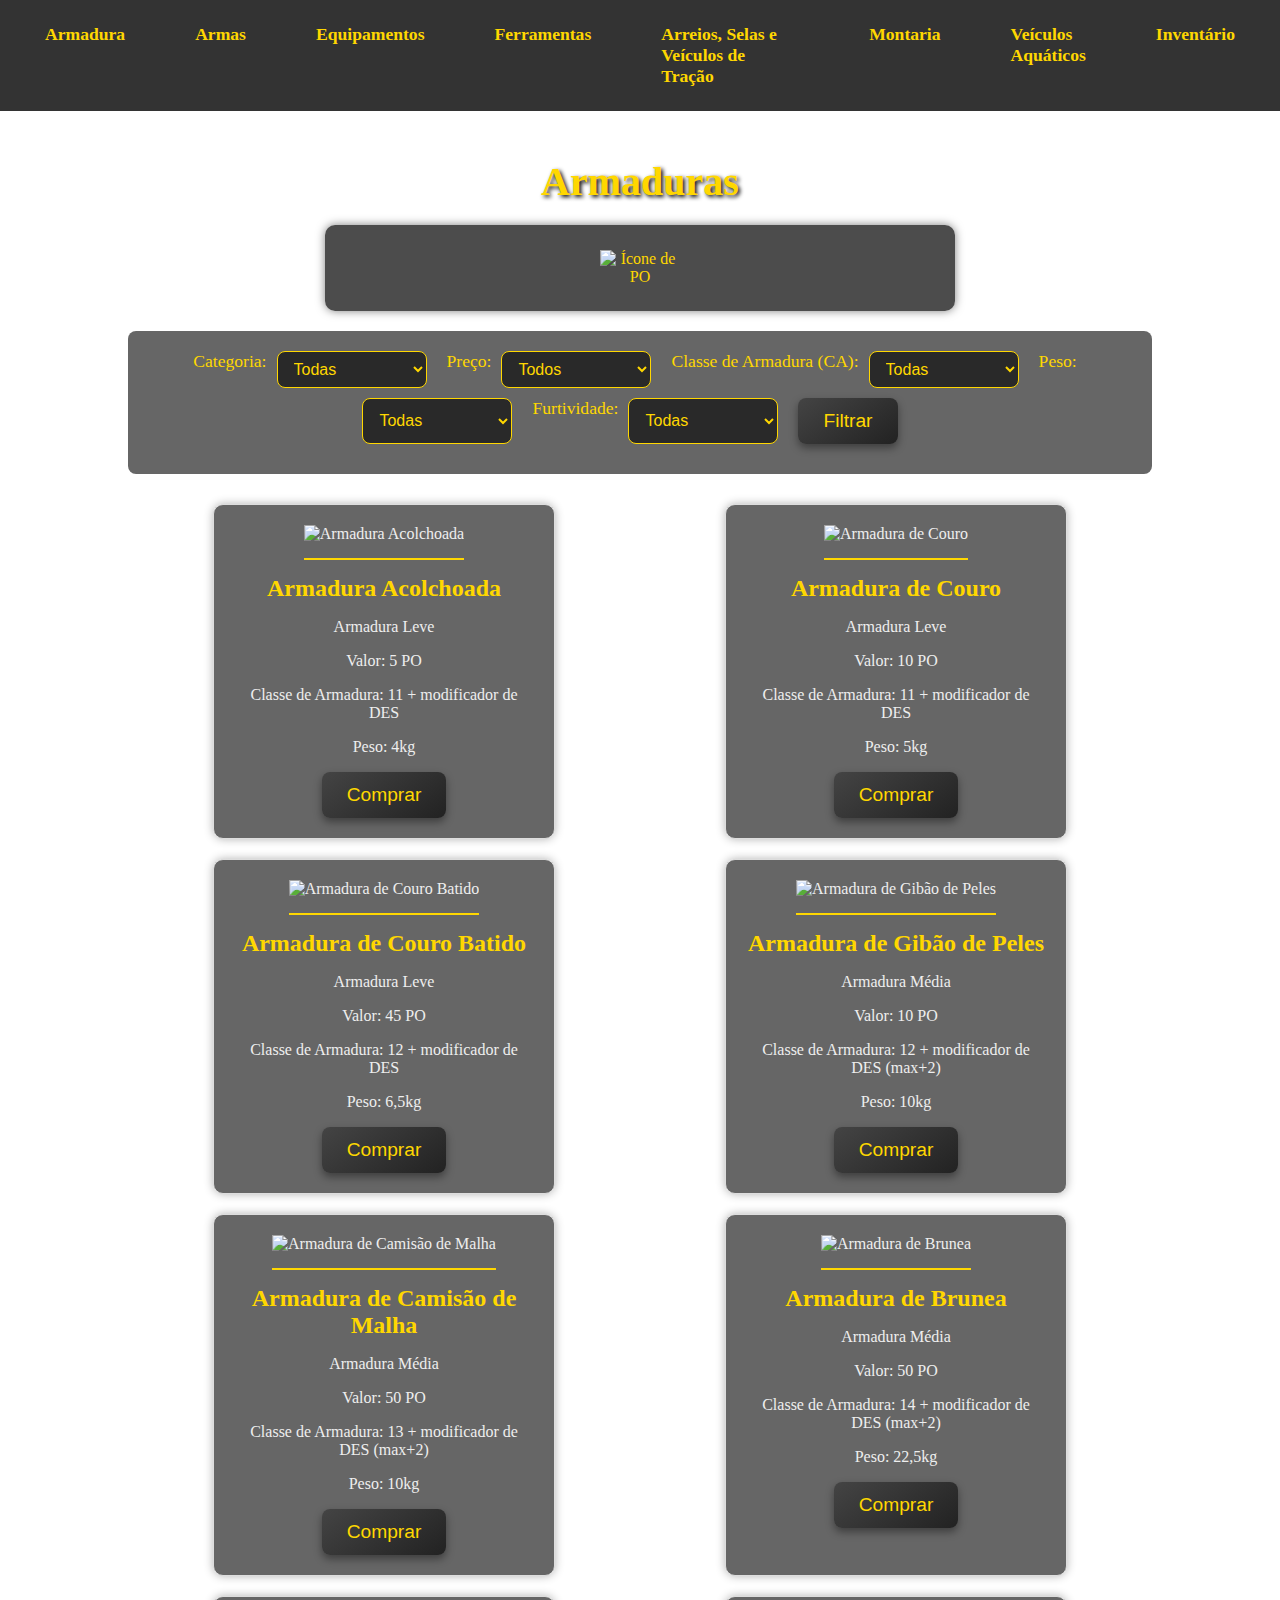
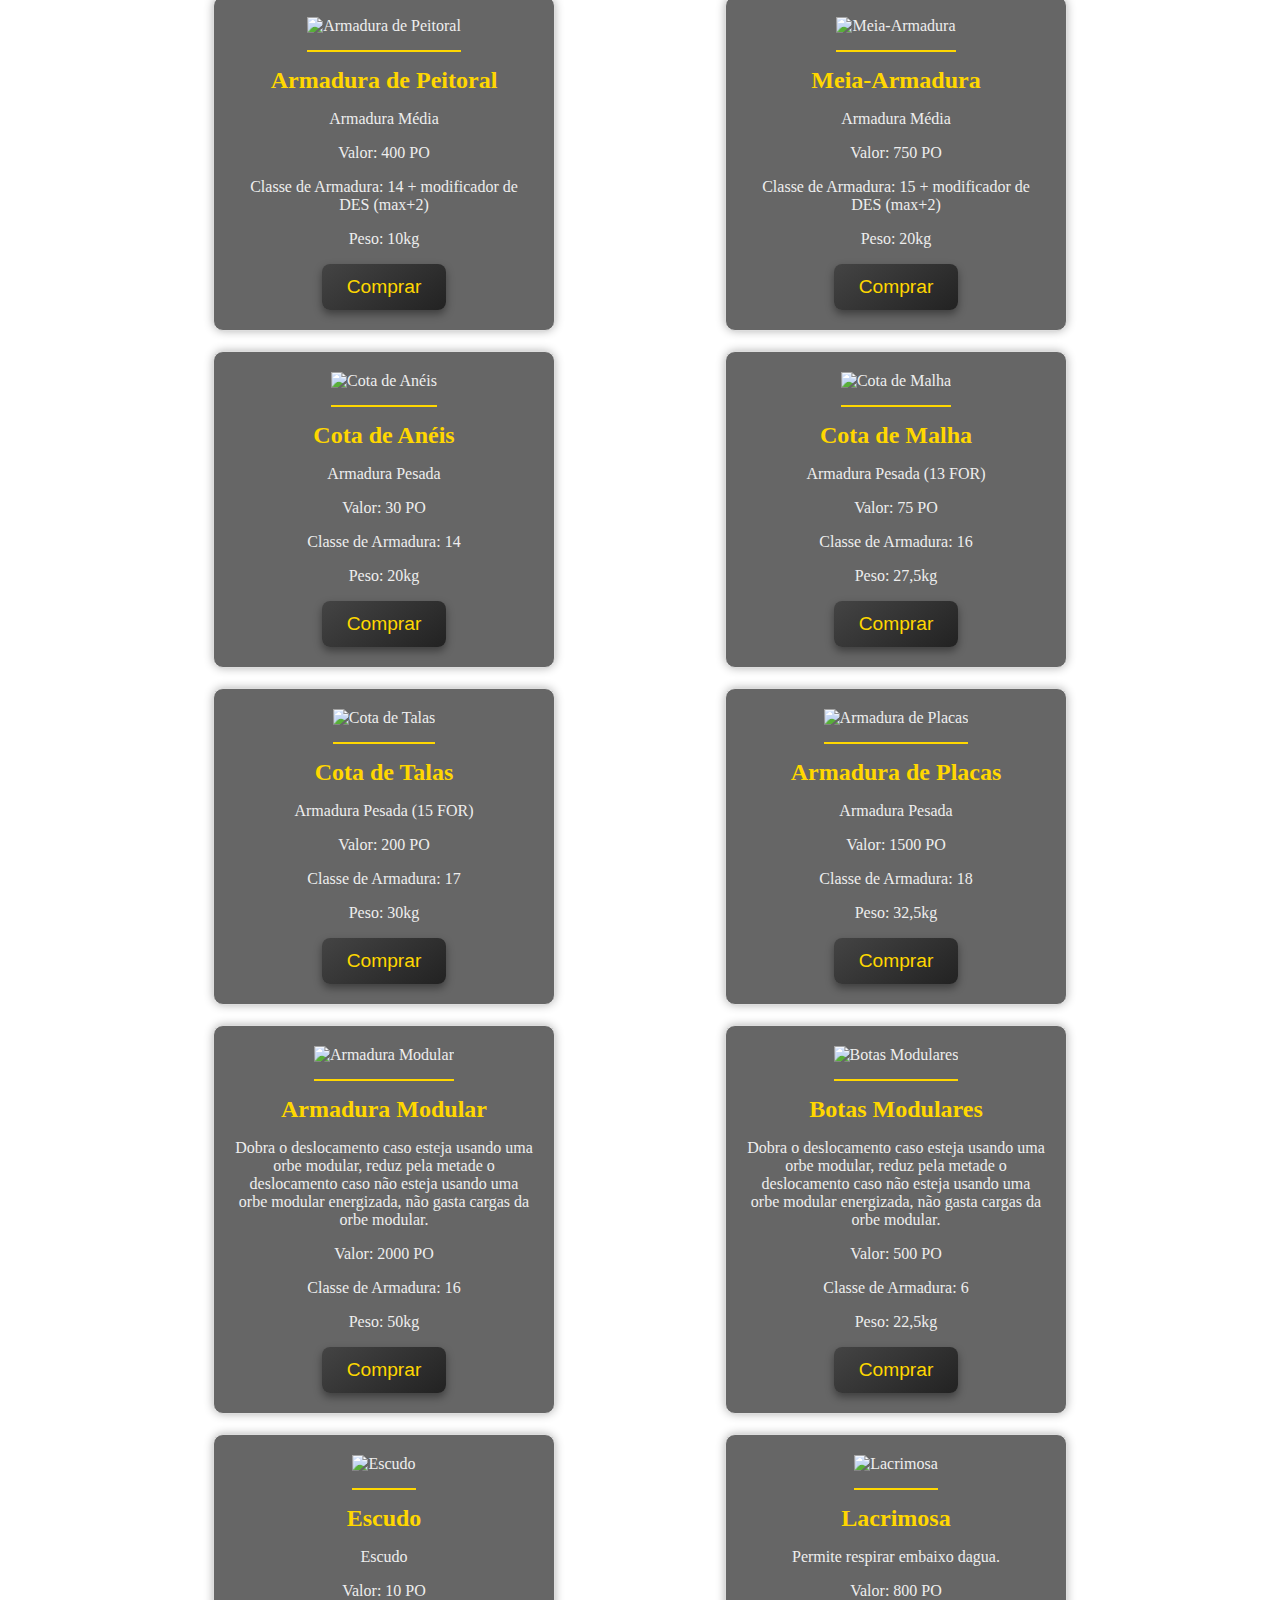
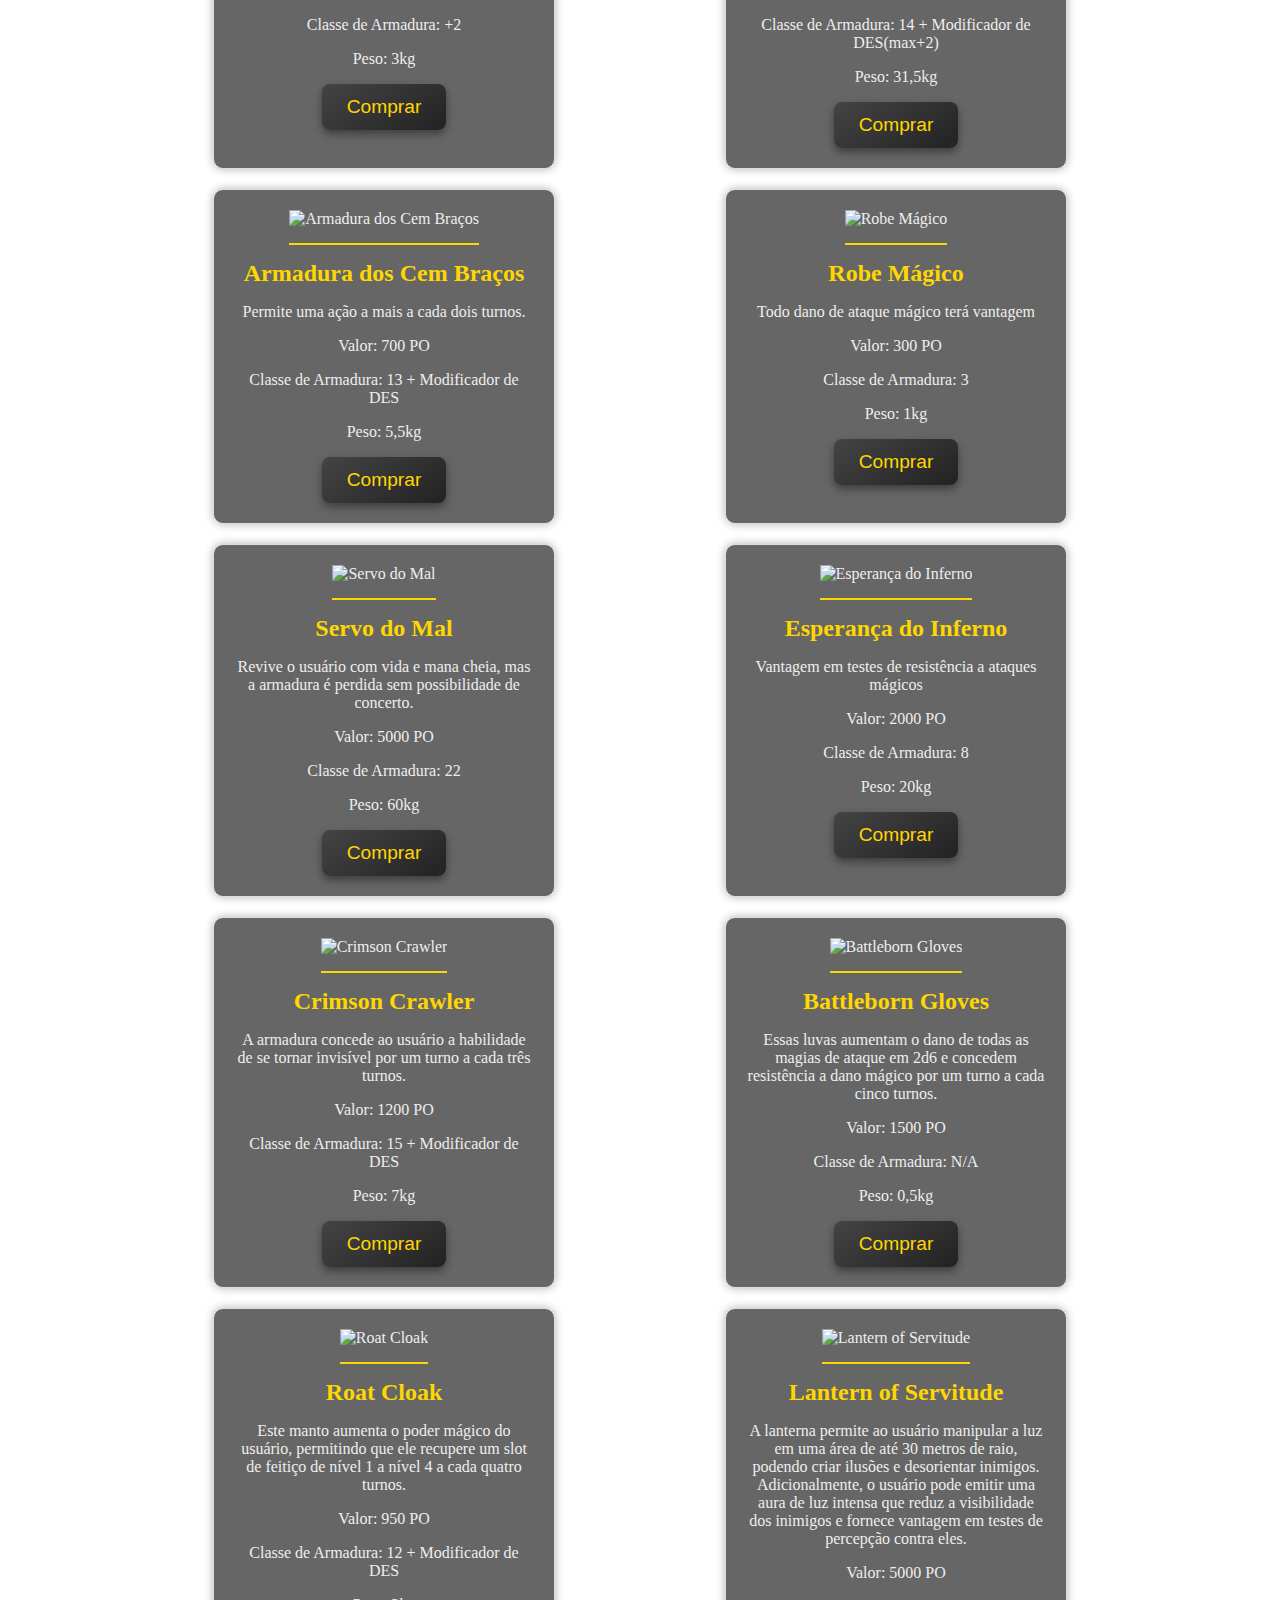
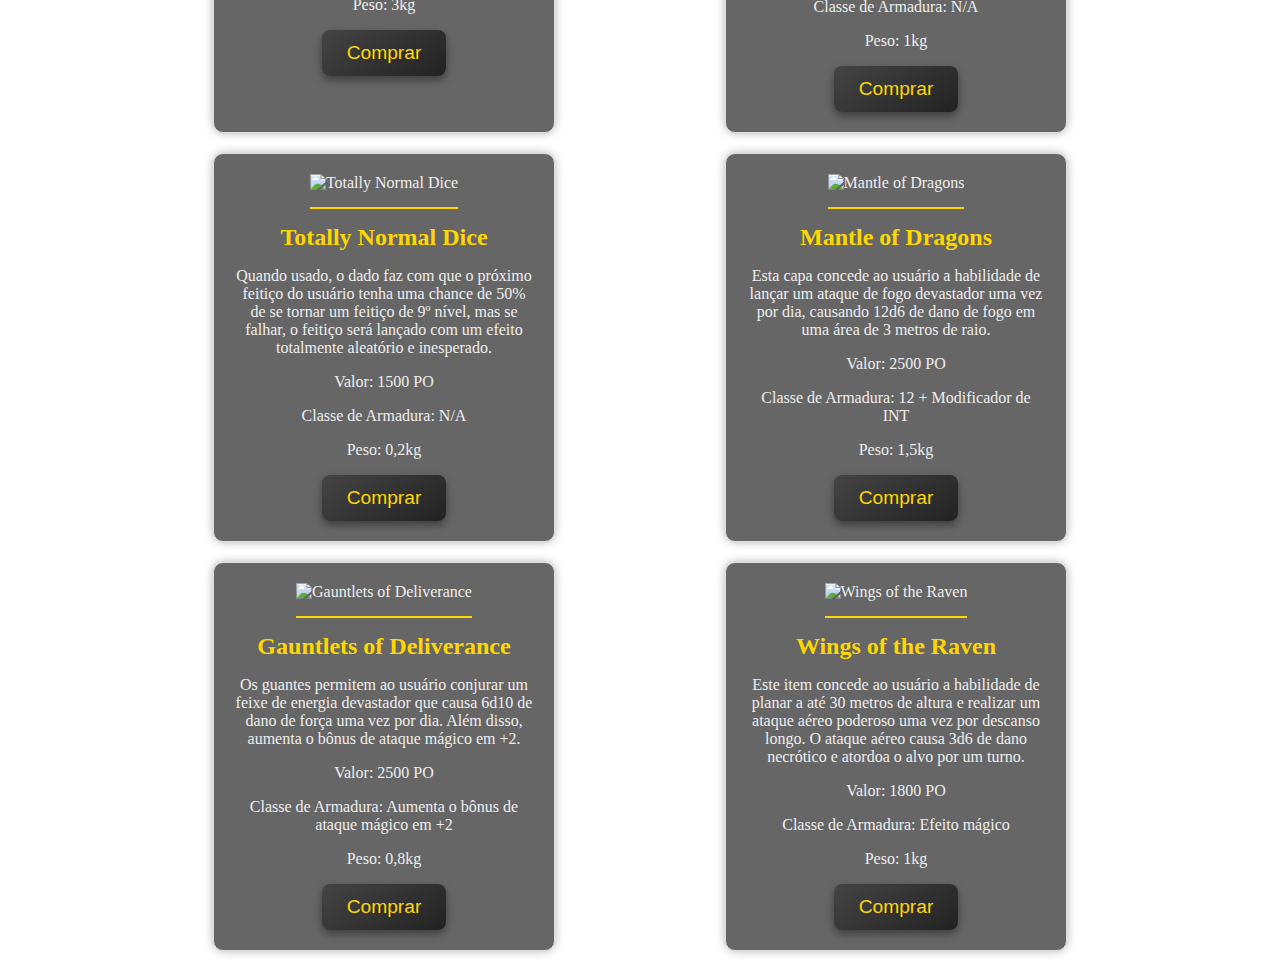
==== domi/index.html @ b67ee1b8 "Add files via upload" ====
<!DOCTYPE html>
<html lang="en">
<head>
    <meta charset="UTF-8">
    <meta name="viewport" content="width=device-width, initial-scale=1.0">
    <title>Armaduras</title>
    <link rel="stylesheet" href="styles.css">
</head>
<body>
    <nav class="navbar">
        <ul>
            <li><a href="index.html">Armadura</a></li>
            <li><a href="armas.html">Armas</a></li>
            <li><a href="equipamentos.html">Equipamentos</a></li>
            <li><a href="ferramentas.html">Ferramentas</a></li>
            <li><a href="arreios.html">Arreios, Selas e Veículos de Tração</a></li>
            <li><a href="montaria.html">Montaria</a></li>
            <li><a href="veiculosaquaticos.html">Veículos Aquáticos</a></li>
            <li><a href="inventory.html">Inventário</a></li>
        </ul>
    </nav>
    <div class="container">
        <h1>Armaduras</h1>
        <div class="po-section">
            <h2 id="user-info"></h2>
            <img src="images/po_icon.png" alt="Ícone de PO">
        </div>
        <p id="user-info"></p>
        <form id="filter-form" class="filter-form">
            <label for="category">Categoria:</label>
            <select id="category">
                <option value="all">Todas</option>
                <option value="categoria1">Armadura Leve</option>
                <option value="categoria2">Armadura Média</option>
                <option value="categoria3">Armadura Pesada</option>
            </select>

            <label for="price">Preço:</label>
            <select id="price">
                <option value="all">Todos</option>
                <option value="low">Menos de 100 Po</option>
                <option value="medium">100PO - 1000PO</option>
                <option value="high">Mais de 1000PO</option>
            </select>

            <label for="classe">Classe de Armadura (CA):</label>
            <select id="classe">
                <option value="all">Todas</option>
                <option value="9-">9-</option>
                <option value="10-13">10-13</option>
                <option value="14-18">14-18</option>
                <option value="19+">19+</option>
            </select>

            <label for="rating">Peso:</label>
            <select id="rating">
                <option value="all">Todas</option>
                <option value="1">-5kg</option>
                <option value="2">5kg-15kg</option>
                <option value="3">16KG+</option>
            </select>

            <label for="availability">Furtividade:</label>
            <select id="availability">
                <option value="all">Todas</option>
                <option value="desvantagem">Desvantagem</option>
                <option value="vantagem">Não Afeta</option>
            </select>

            <button type="button" onclick="filterProducts()">Filtrar</button>
        </form>
        <div id="product-list" class="product-list">
            <!-- Os produtos serão inseridos aqui pelo JavaScript -->
        </div>
        <div id="inventory-list" class="inventory-list">
            <!-- O inventário será inserido aqui pelo JavaScript -->
        </div>
    </div>
    <script>
        // Função para atualizar a quantidade de PO
        function updatePOAmount(amount) {
            document.getElementById('po-amount').textContent = amount;
        }
    
        // Exemplo de como você poderia definir o valor inicial de PO
        document.addEventListener('DOMContentLoaded', function() {
            const initialPO = 1000; // Exemplo: obter valor de uma fonte de dados
            updatePOAmount(initialPO);
        });
    </script>    
    <script src="script.js"></script>
</body>
</html>
---- domi/styles.css ----
body {
    font-family: Arial, sans-serif;
    background-color: #f5f5f5;
    margin: 0;
    padding: 0;
}

.container {
    width: 80%;
    margin: auto;
    overflow: hidden;
}

h1 {
    text-align: center;
    color: #333;
}

.product-list {
    display: flex;
    flex-wrap: wrap;
    justify-content: space-around;
    margin-top: 20px;
}

.product-item {
    background: #fff;
    border: 1px solid #ddd;
    border-radius: 5px;
    box-shadow: 0 0 10px rgba(0, 0, 0, 0.1);
    margin: 10px;
    padding: 20px;
    text-align: center;
    width: 300px;
}

.product-item img {
    max-width: 100%;
    border-bottom: 1px solid #ddd;
    margin-bottom: 15px;
    padding-bottom: 15px;
}

.product-item h2 {
    font-size: 1.5em;
    color: #333;
    margin: 0 0 10px;
}

.product-item p {
    color: #666;
    font-size: 1em;
}

.filter-form {
    display: flex;
    flex-wrap: wrap;
    justify-content: center;
    margin-bottom: 20px;
}

.filter-form label {
    margin-right: 10px;
}

.filter-form select, .filter-form button {
    margin-right: 20px;
    margin-bottom: 10px;
    padding: 5px 10px;
}

.navbar {
    background-color: #333;
    overflow: hidden;
}

.navbar ul {
    list-style-type: none;
    margin: 0;
    padding: 0;
    display: flex;
    justify-content: center;
}

.navbar ul li {
    margin: 0 15px;
}

.navbar ul li a {
    color: white;
    text-decoration: none;
    display: block;
    padding: 14px 20px;
}

.navbar ul li a:hover {
    background-color: #575757;
}

.inventory-item {
    border: 1px solid #ccc;
    padding: 10px;
    margin: 10px 0;
    display: block;
    max-width: 600px;
}

.inventory-item img {
    max-width: 100px;
    display: block;
    margin-bottom: 10px;
}

.inventory-item .item-details {
    display: block;
}

.inventory-item p {
    margin: 5px 0;
    line-height: 1.5;
}
body {
    font-family: 'Garamond', serif;
    background: url('images/medieval_bg.jpg') no-repeat center center fixed;
    background-size: cover;
    margin: 0;
    padding: 0;
    color: #eee;
}

.login-container {
    display: flex;
    justify-content: center;
    align-items: center;
    height: 100vh;
    background: rgba(0, 0, 0, 0.5); /* Slight dark overlay */
}

.login-panel {
    background: rgba(0, 0, 0, 0.8);
    padding: 30px;
    border-radius: 12px;
    box-shadow: 0 0 25px rgba(0, 0, 0, 0.8);
    text-align: center;
    max-width: 400px;
    width: 100%;
}

h1 {
    font-size: 3em;
    margin-bottom: 10px;
    color: #ffd700;
    text-shadow: 2px 2px 4px #000;
}

.subtitle {
    font-size: 1.2em;
    color: #ddd;
    margin-bottom: 20px;
    font-style: italic;
}

label {
    display: block;
    margin: 10px 0 5px;
    font-size: 1.1em;
    color: #eee;
}

input[type="text"], input[type="password"] {
    width: calc(100% - 20px);
    padding: 12px;
    margin-bottom: 15px;
    border: 2px solid #666;
    border-radius: 8px;
    background-color: #333;
    color: #eee;
    font-size: 1em;
    box-shadow: inset 0 0 5px rgba(0, 0, 0, 0.5);
}

input::placeholder {
    color: #aaa;
}

button {
    background: linear-gradient(145deg, #444, #222);
    color: #ffd700;
    border: none;
    padding: 12px 25px;
    border-radius: 8px;
    font-size: 1.2em;
    cursor: pointer;
    transition: background 0.3s ease, transform 0.2s ease;
    box-shadow: 0 4px 8px rgba(0, 0, 0, 0.4);
}

button:hover {
    background: linear-gradient(145deg, #555, #333);
    transform: scale(1.05);
}

.error {
    color: #ff4500;
    margin-top: 15px;
    font-size: 1.1em;
    font-weight: bold;
}

body {
    font-family: 'Garamond', serif;
    background: url('images/medieval_bg.jpg') no-repeat center center fixed;
    background-size: cover;
    margin: 0;
    padding: 0;
    color: #eee;
}

.navbar {
    background: rgba(0, 0, 0, 0.7); /* Ajuste de cor para harmonizar com o fundo */
    overflow: hidden;
    padding: 10px 0;
}

.navbar ul {
    list-style-type: none;
    margin: 0;
    padding: 0;
    display: flex;
    justify-content: center;
}

.navbar ul li {
    margin: 0 15px;
}

.navbar ul li a {
    color: #ffd700; /* Cor de destaque */
    text-decoration: none;
    display: block;
    padding: 10px 20px;
    font-size: 1.1em;
    border-radius: 5px;
}

.navbar ul li a:hover {
    background-color: rgba(255, 215, 0, 0.3); /* Efeito hover com cor dourada suave */
}

.container {
    width: 80%;
    margin: auto;
    overflow: hidden;
    padding-top: 20px;
}

h1 {
    text-align: center;
    color: #ffd700;
    font-size: 2.5em;
    margin-bottom: 20px;
    text-shadow: 2px 2px 4px #000;
}

.filter-form {
    display: flex;
    flex-wrap: wrap;
    justify-content: center;
    background: rgba(0, 0, 0, 0.6); /* Fundo escuro para destacar o formulário */
    padding: 20px;
    border-radius: 8px;
    margin-bottom: 20px;
}

.filter-form label {
    margin: 0 10px 0 0;
    font-size: 1.1em;
    color: #ffd700;
}

.filter-form select, .filter-form button {
    margin: 0 10px 10px 0;
    padding: 10px;
    border-radius: 5px;
    border: 1px solid #666;
    background-color: #333;
    color: #eee;
    font-size: 1em;
}

.filter-form button {
    background: linear-gradient(145deg, #444, #222);
    color: #ffd700;
    cursor: pointer;
    transition: background 0.3s ease, transform 0.2s ease;
    box-shadow: 0 4px 8px rgba(0, 0, 0, 0.4);
}

.filter-form button:hover {
    background: linear-gradient(145deg, #555, #333);
    transform: scale(1.05);
}

.product-list {
    display: flex;
    flex-wrap: wrap;
    justify-content: space-around;
    margin-top: 20px;
}

.product-item {
    background: rgba(0, 0, 0, 0.7);
    border: 1px solid #ddd;
    border-radius: 8px;
    box-shadow: 0 0 15px rgba(0, 0, 0, 0.5);
    margin: 10px;
    padding: 20px;
    text-align: center;
    width: 300px;
    color: #eee;
}

.product-item img {
    max-width: 100%;
    border-bottom: 1px solid #444;
    margin-bottom: 15px;
}

.product-item h2 {
    font-size: 1.5em;
    color: #ffd700;
    margin: 0 0 10px;
}

.product-item p {
    color: #ccc;
    font-size: 1em;
}

.inventory-item {
    border: 1px solid #444;
    padding: 15px;
    margin: 10px 0;
    display: block;
    max-width: 600px;
    background: rgba(0, 0, 0, 0.7);
    border-radius: 8px;
}

.inventory-item img {
    max-width: 120px;
    display: block;
    margin-bottom: 10px;
}

.inventory-item .item-details {
    display: block;
}

.inventory-item p {
    margin: 5px 0;
    line-height: 1.5;
}

body {
    font-family: 'Garamond', serif;
    background: url('images/background.jpeg') no-repeat center center fixed;
    background-size: cover;
    margin: 0;
    padding: 0;
    color: #eee;
}

.navbar {
    background-color: rgba(0, 0, 0, 0.8);
    overflow: hidden;
    padding: 10px;
}

.navbar ul {
    list-style-type: none;
    margin: 0;
    padding: 0;
    display: flex;
    justify-content: center;
}

.navbar ul li {
    margin: 0 15px;
}

.navbar ul li a {
    color: #ffd700;
    text-decoration: none;
    display: block;
    padding: 14px 20px;
    font-weight: bold;
}

.navbar ul li a:hover {
    background-color: rgba(255, 215, 0, 0.3);
    border-radius: 5px;
}

.container {
    width: 80%;
    margin: auto;
    overflow: hidden;
}

h1 {
    text-align: center;
    color: #ffd700;
    text-shadow: 2px 2px 4px #000;
}

.user-info {
    text-align: center;
    font-size: 1.2em;
    margin-bottom: 20px;
    color: #ffd700;
    background: rgba(0, 0, 0, 0.7);
    padding: 10px;
    border-radius: 10px;
    box-shadow: 0 0 10px rgba(0, 0, 0, 0.5);
}

.product-list {
    display: flex;
    flex-wrap: wrap;
    justify-content: space-around;
    margin-top: 20px;
}

.product-item {
    background: rgba(0, 0, 0, 0.6);
    border: 1px solid #ddd;
    border-radius: 10px;
    box-shadow: 0 0 10px rgba(0, 0, 0, 0.3);
    margin: 10px;
    padding: 20px;
    text-align: center;
    width: 300px;
    color: #eee;
}

.product-item img {
    max-width: 100%;
    border-bottom: 2px solid #ffd700;
    margin-bottom: 15px;
    padding-bottom: 15px;
}

.product-item h2 {
    font-size: 1.5em;
    color: #ffd700;
    margin: 0 0 10px;
}

.product-item p {
    color: #eee;
    font-size: 1em;
}

.filter-form {
    display: flex;
    flex-wrap: wrap;
    justify-content: center;
    margin-bottom: 20px;
}

.filter-form label {
    margin-right: 10px;
    color: #ffd700;
}

.filter-form select, .filter-form button {
    margin-right: 20px;
    margin-bottom: 10px;
    padding: 8px 12px;
    border-radius: 8px;
    background-color: rgba(0, 0, 0, 0.6);
    color: #ffd700;
    border: 1px solid #ffd700;
}

.filter-form select {
    width: 150px;
}

.filter-form button {
    background: linear-gradient(145deg, #444, #222);
    color: #ffd700;
    border: none;
    padding: 12px 25px;
    border-radius: 8px;
    font-size: 1.2em;
    cursor: pointer;
    transition: background 0.3s ease, transform 0.2s ease;
    box-shadow: 0 4px 8px rgba(0, 0, 0, 0.4);
}

.filter-form button:hover {
    background: linear-gradient(145deg, #555, #333);
    transform: scale(1.05);
}

.inventory-item {
    background: rgba(0, 0, 0, 0.6);
    border: 1px solid #ddd;
    padding: 10px;
    margin: 10px 0;
    display: flex;
    align-items: center;
    max-width: 600px;
    color: #eee;
    border-radius: 10px;
    box-shadow: 0 0 10px rgba(0, 0, 0, 0.3);
}

.inventory-item img {
    max-width: 100px;
    margin-right: 20px;
}

.inventory-item .item-details {
    flex: 1;
}

.inventory-item p {
    margin: 5px 0;
    line-height: 1.5;
}

@media (max-width: 768px) {
    .filter-form select, .filter-form button {
        width: 100%;
        margin-bottom: 10px;
    }

    .inventory-item {
        flex-direction: column;
        align-items: flex-start;
    }

    .inventory-item img {
        margin-bottom: 10px;
    }
}
/* Seção de PO */
.po-section {
    background: rgba(0, 0, 0, 0.7);
    border-radius: 10px;
    padding: 15px;
    margin: 20px auto;
    max-width: 600px;
    text-align: center;
    color: #ffd700;
    box-shadow: 0 0 10px rgba(0, 0, 0, 0.5);
}

.po-section h2 {
    margin: 0;
    font-size: 2em;
    color: #ffd700;
    text-shadow: 2px 2px 4px #000;
}

.po-section p {
    font-size: 1.5em;
    margin: 10px 0;
}

.po-section img {
    max-width: 80px;
    margin: 10px 0;
}
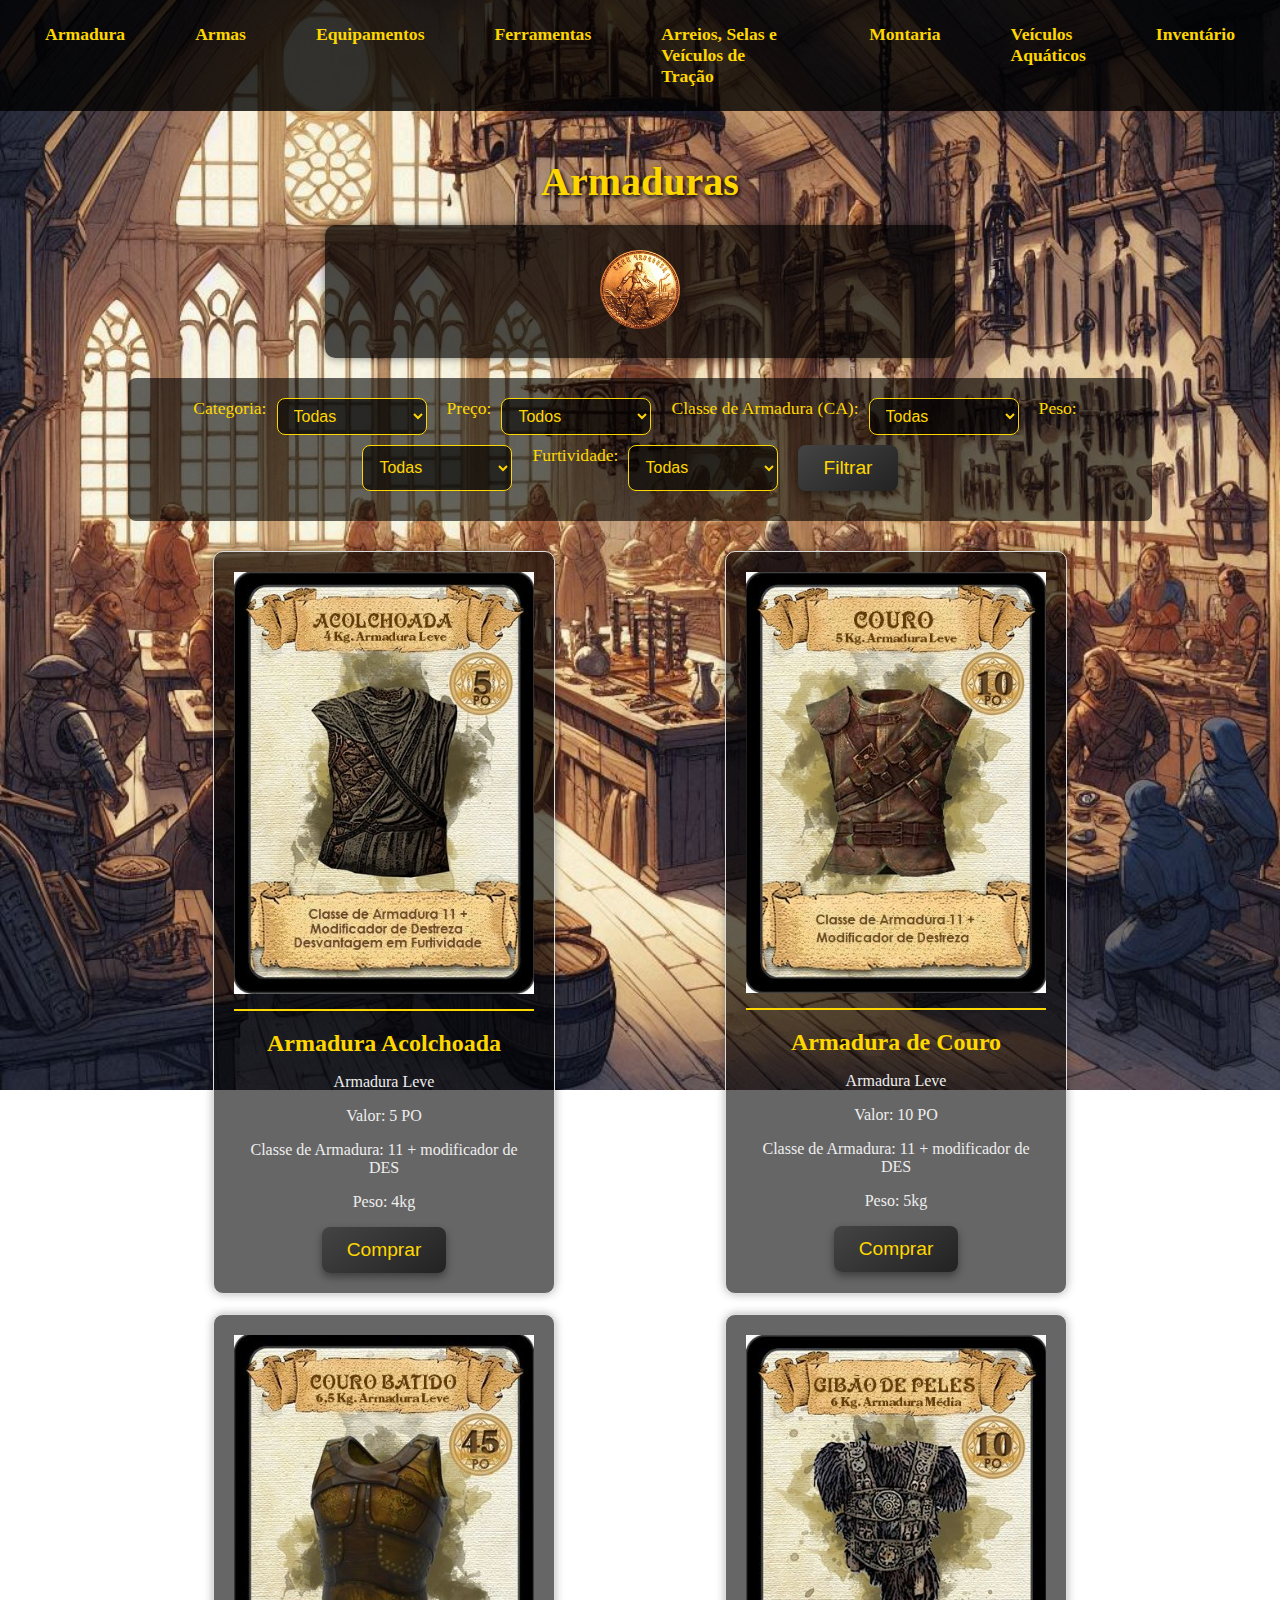
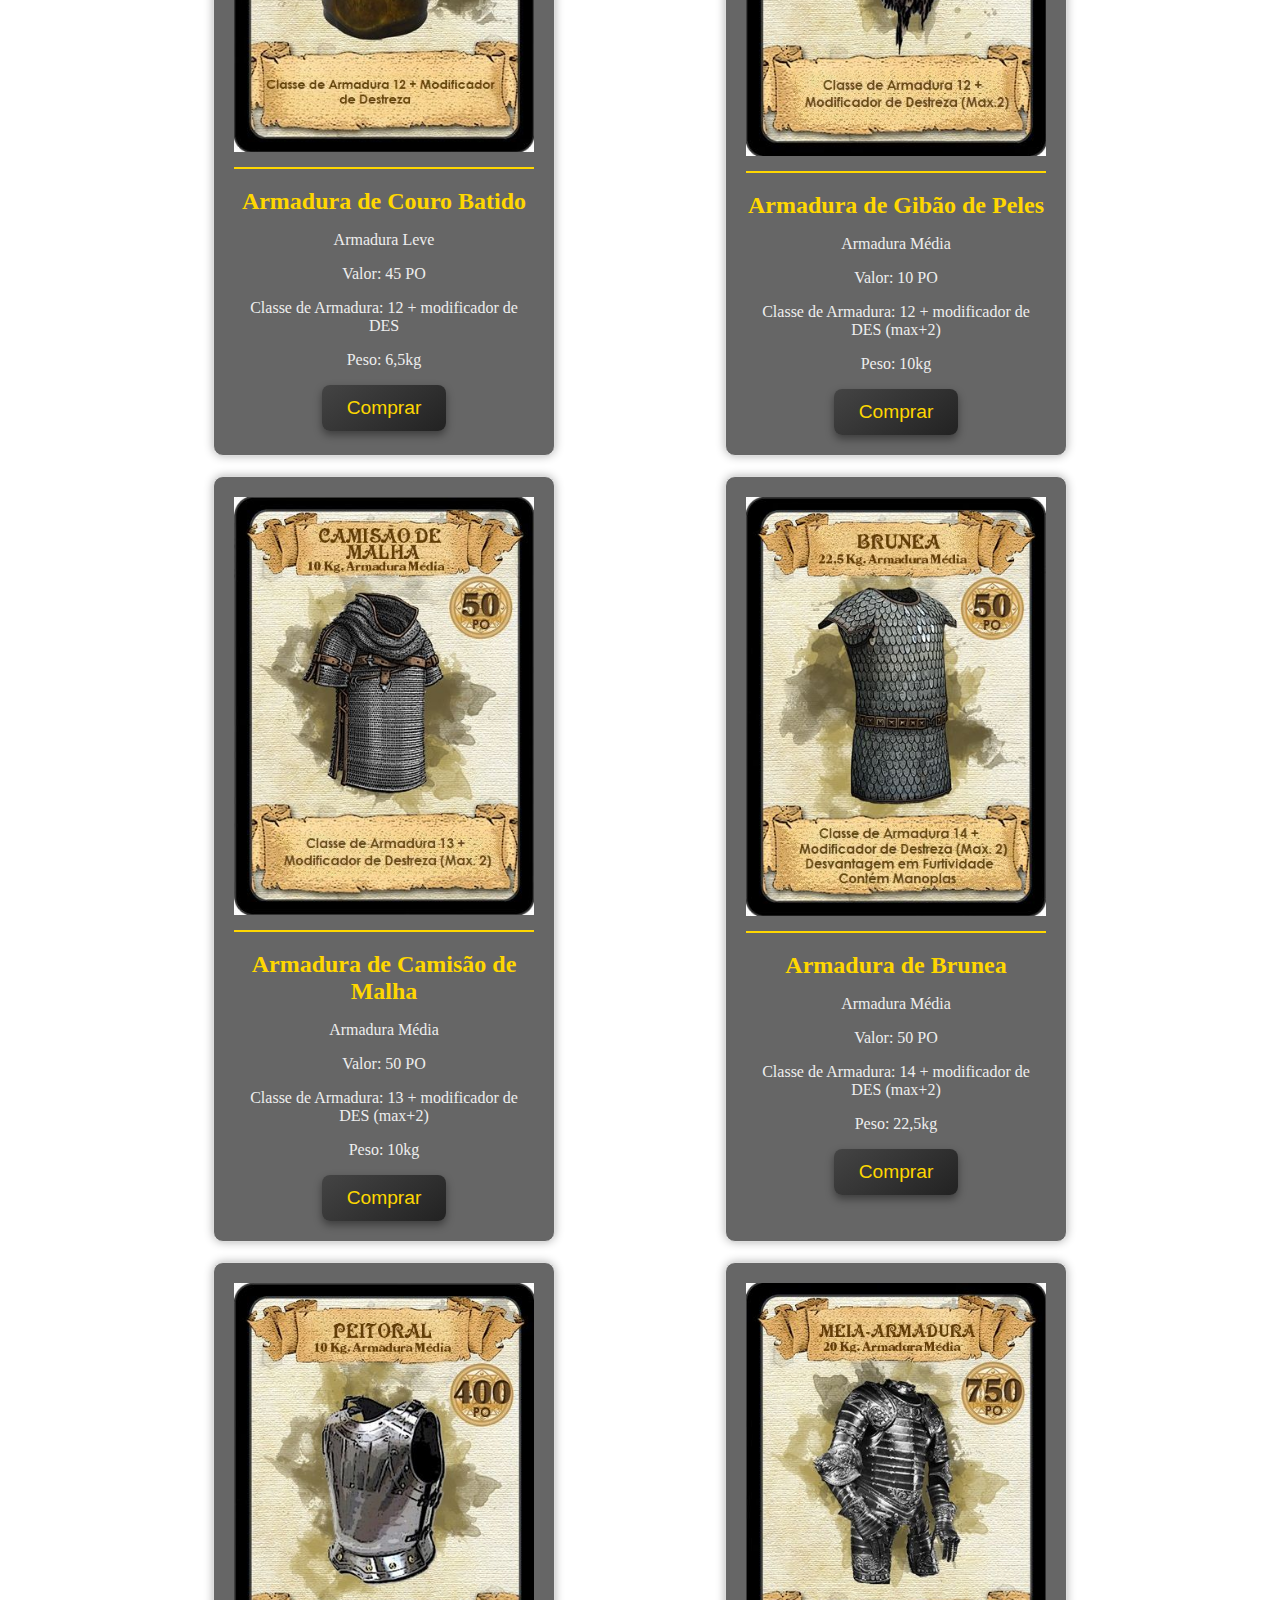
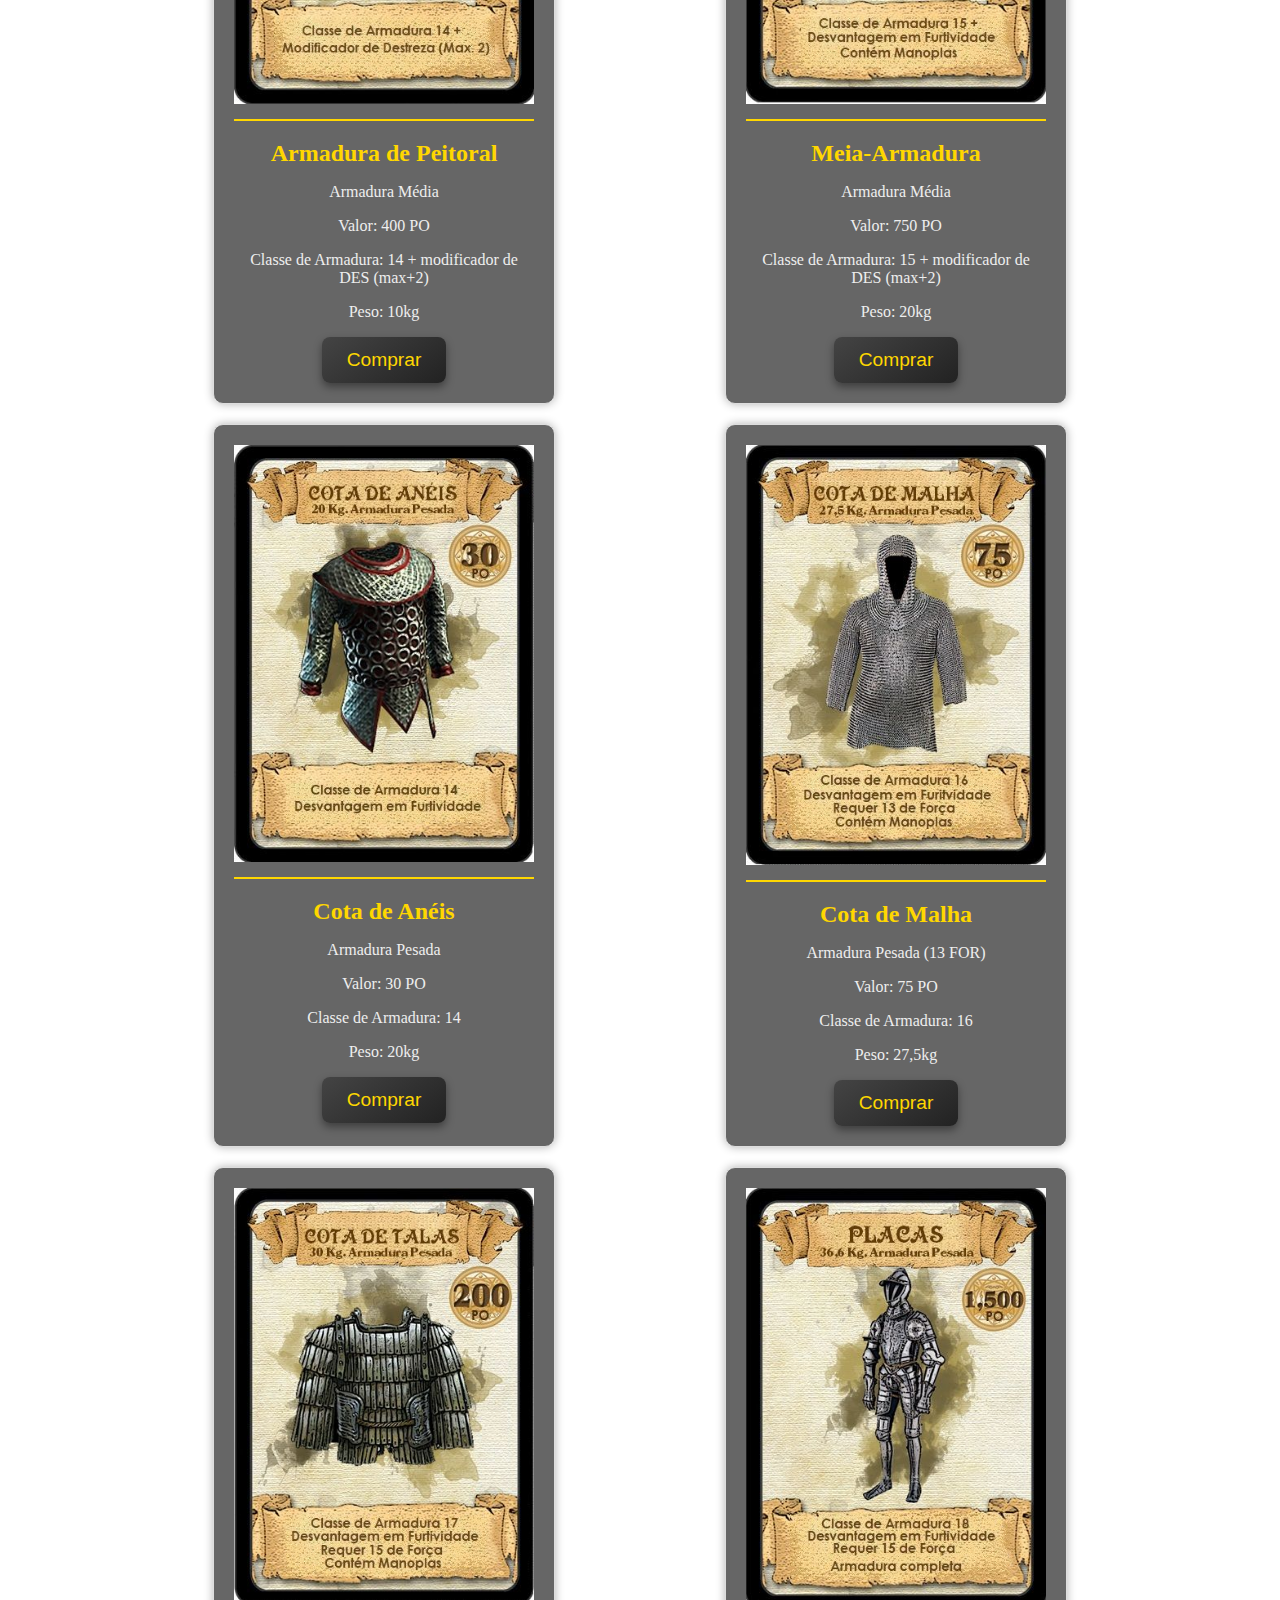
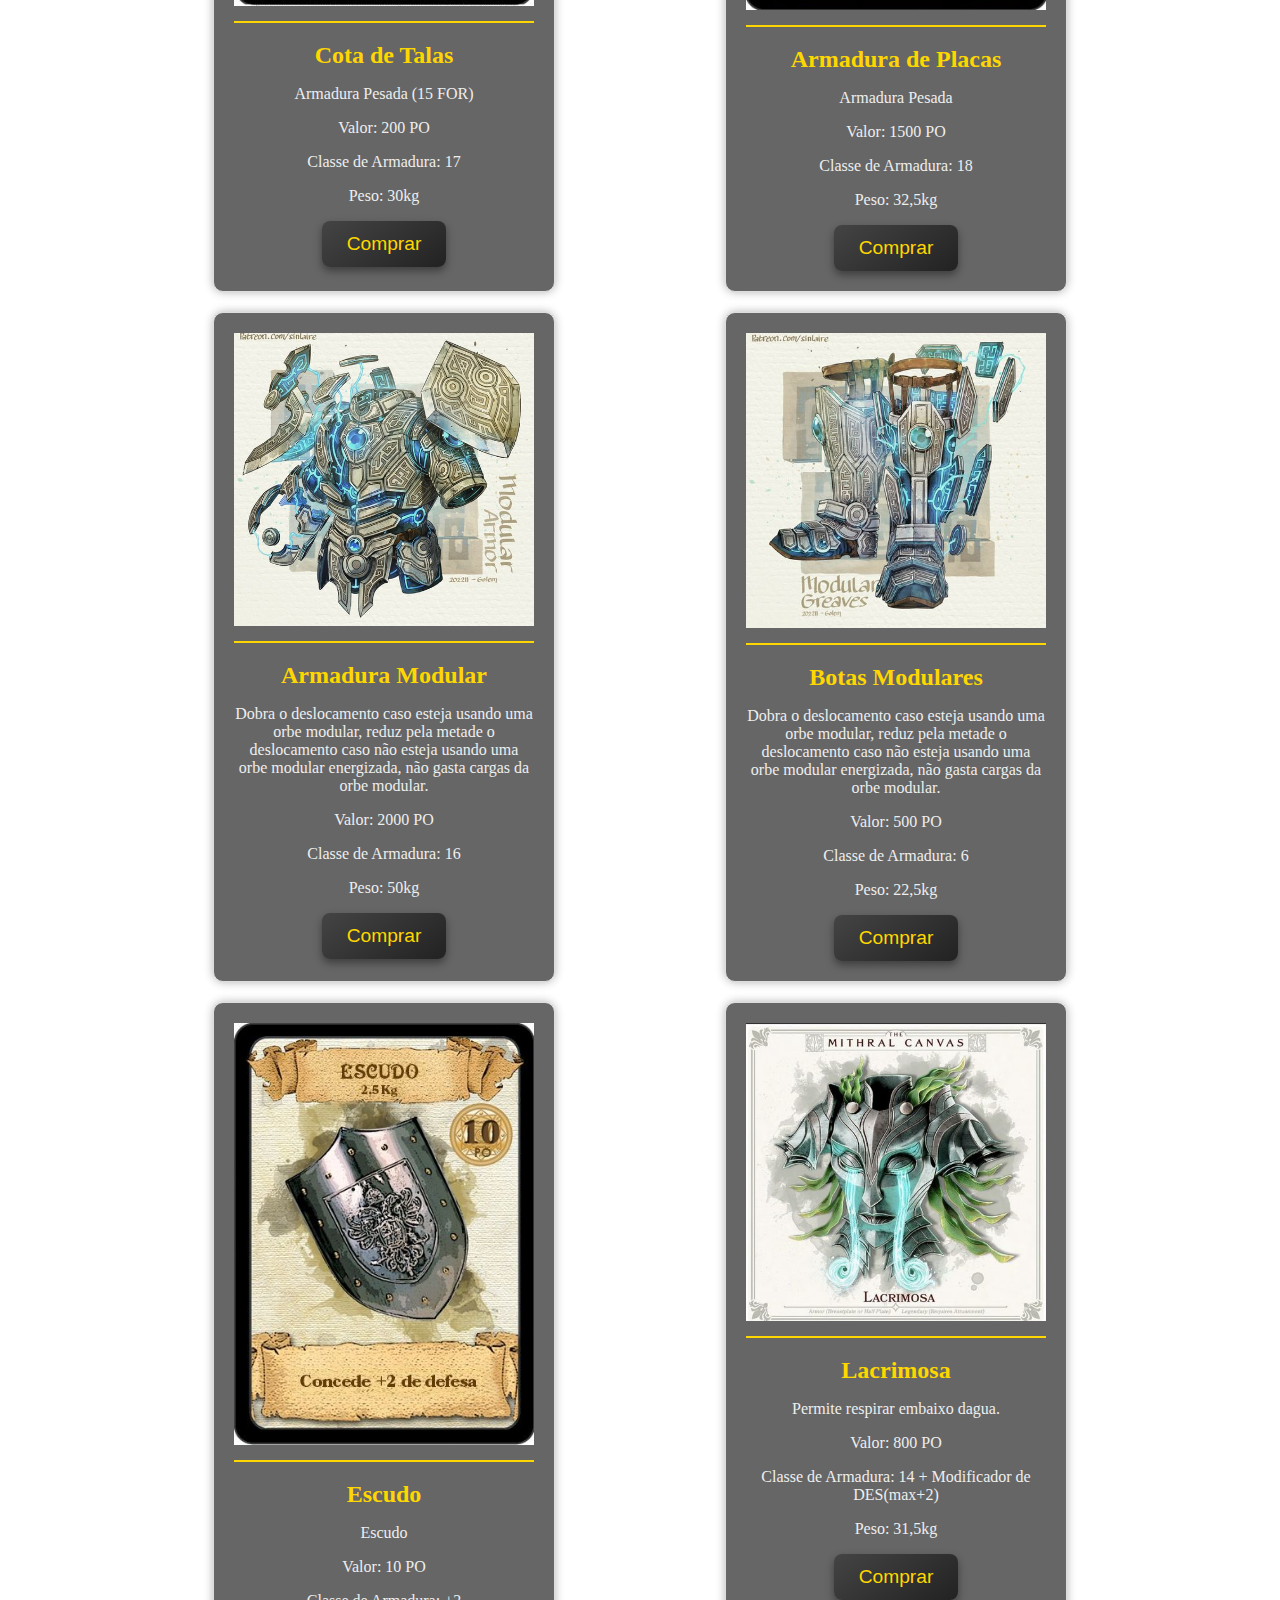
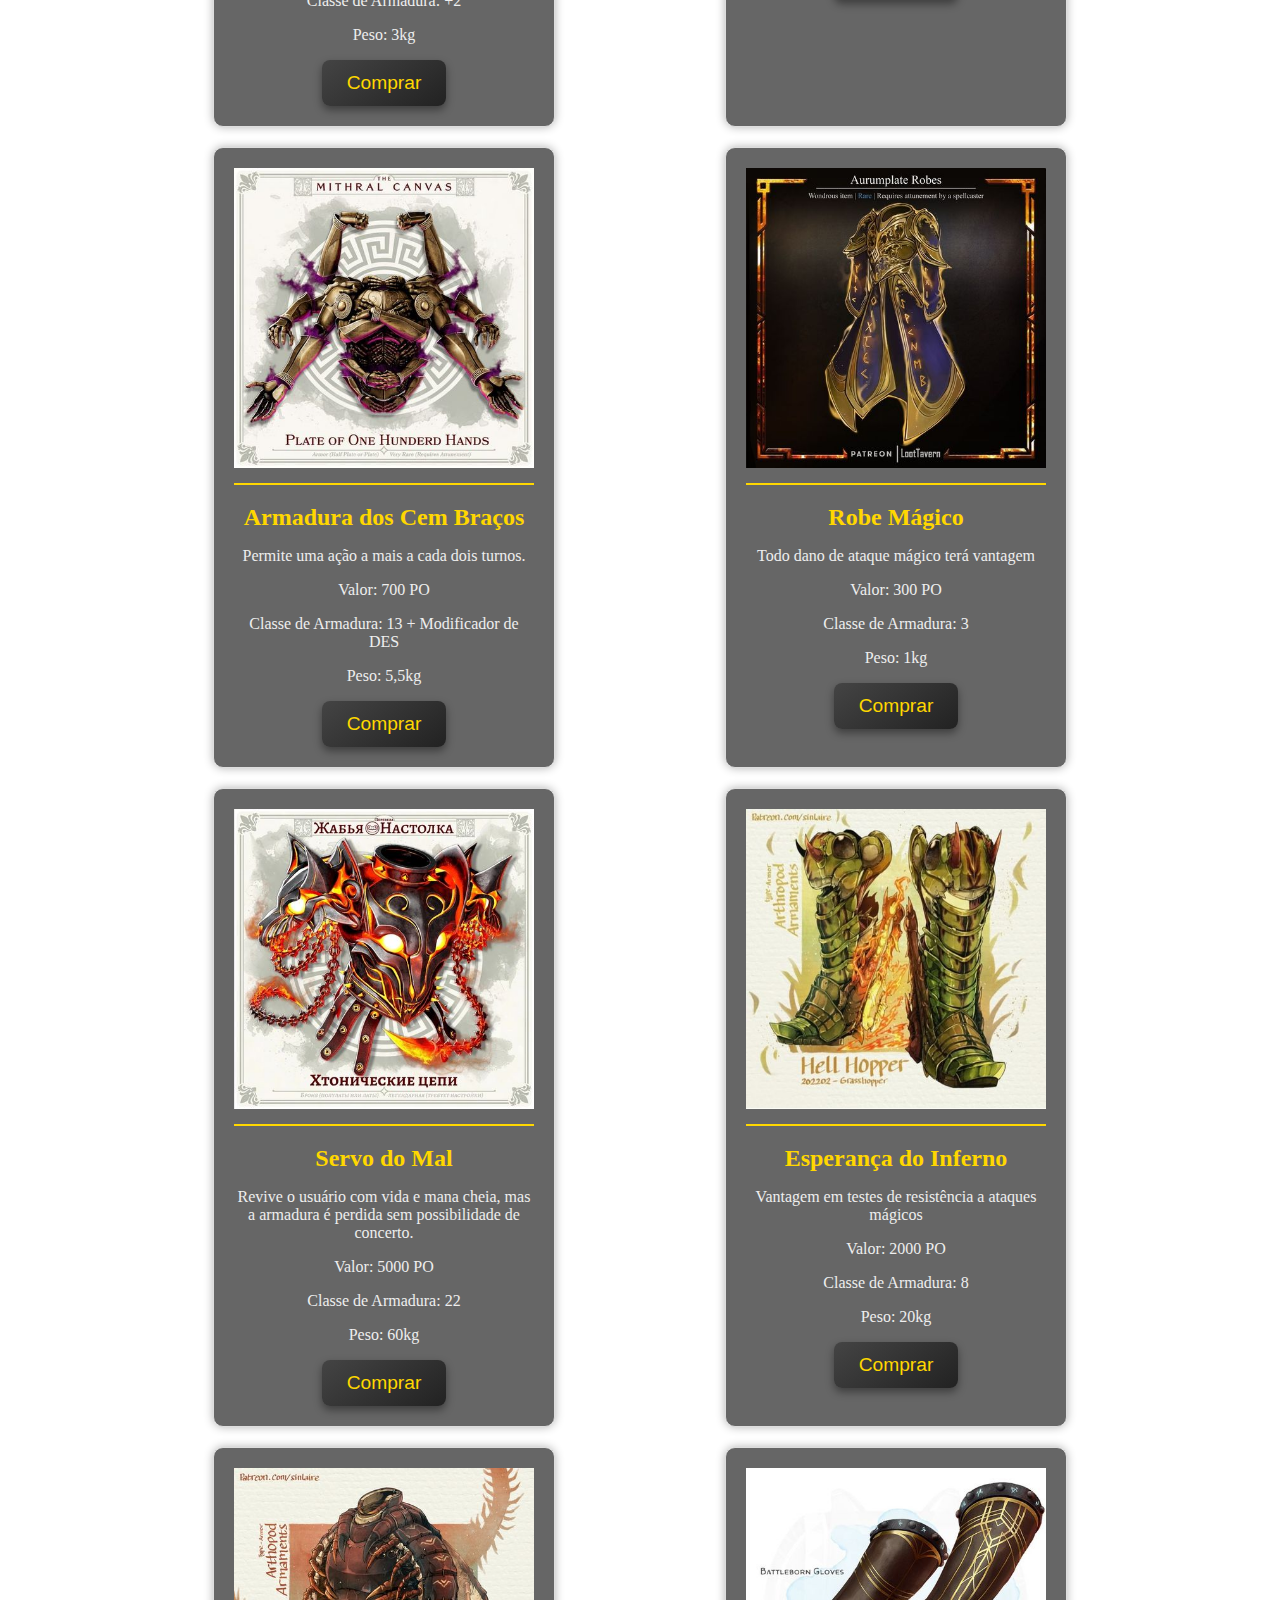
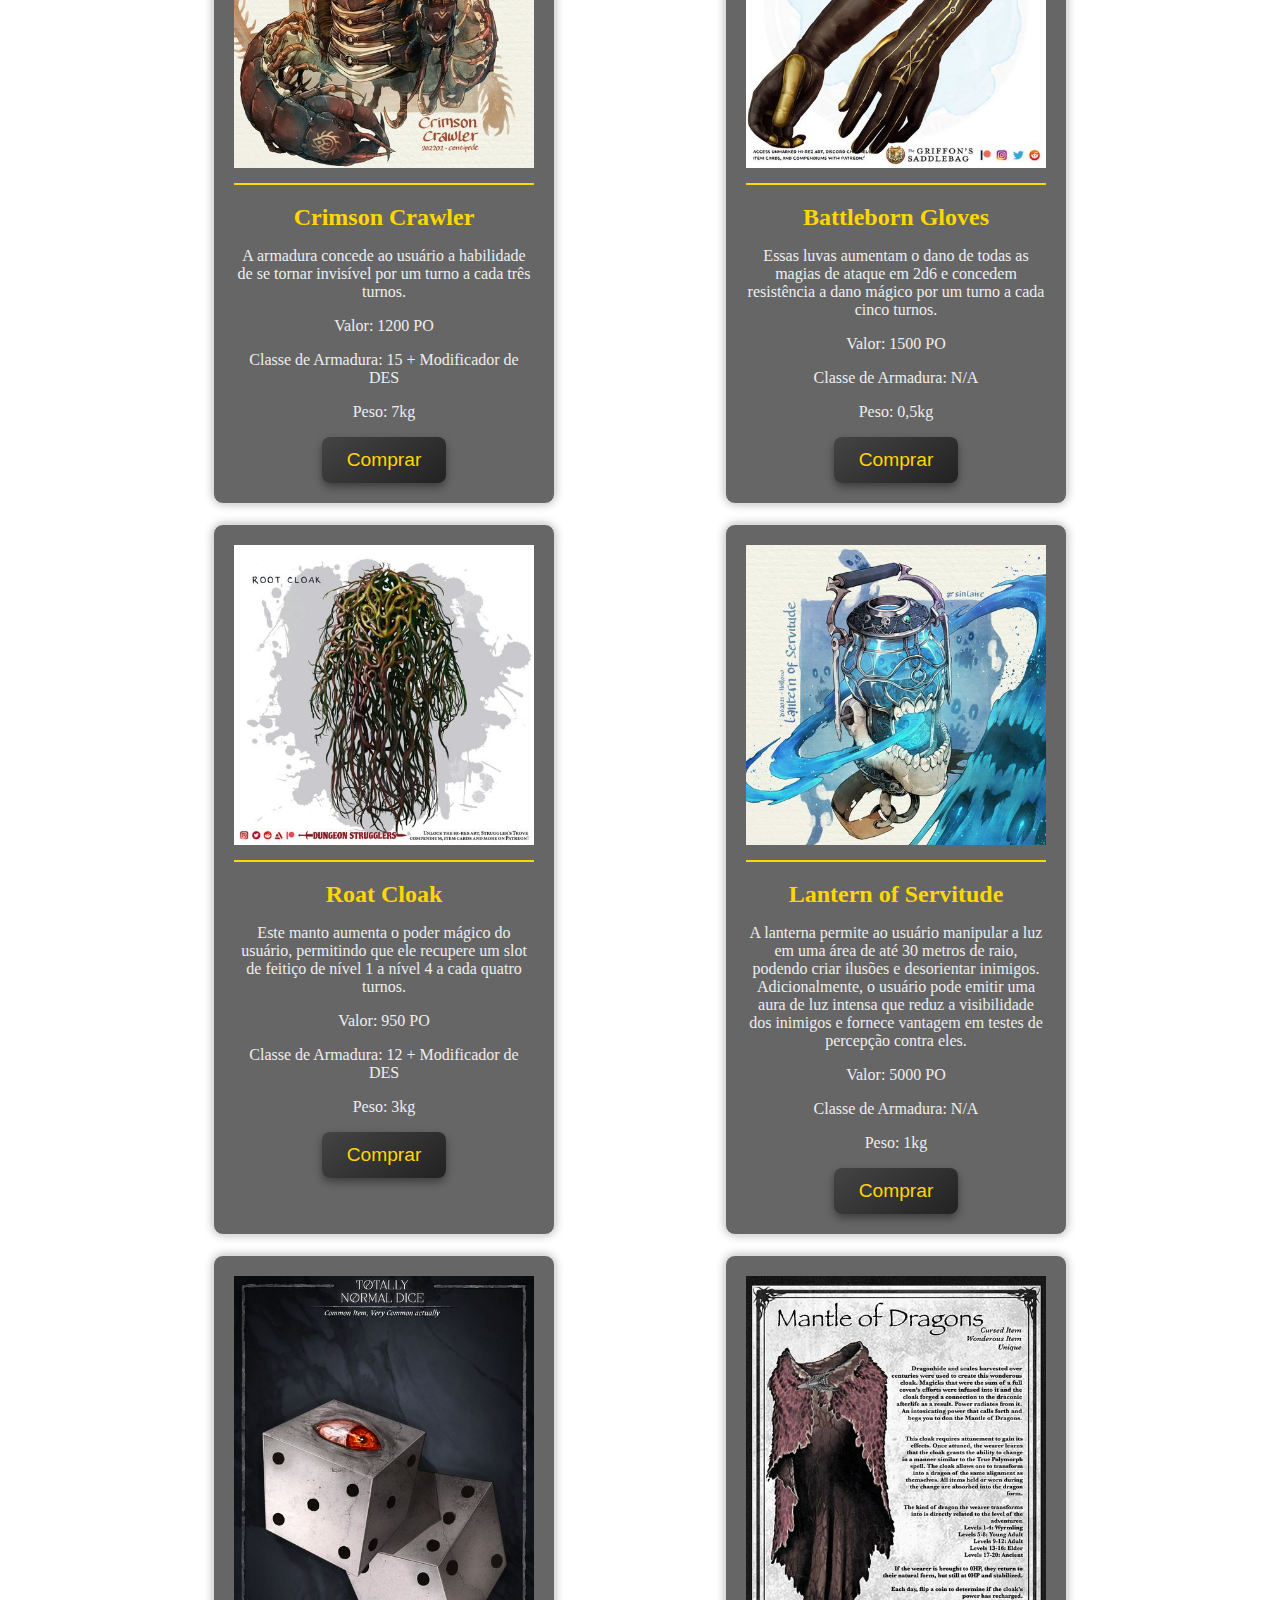
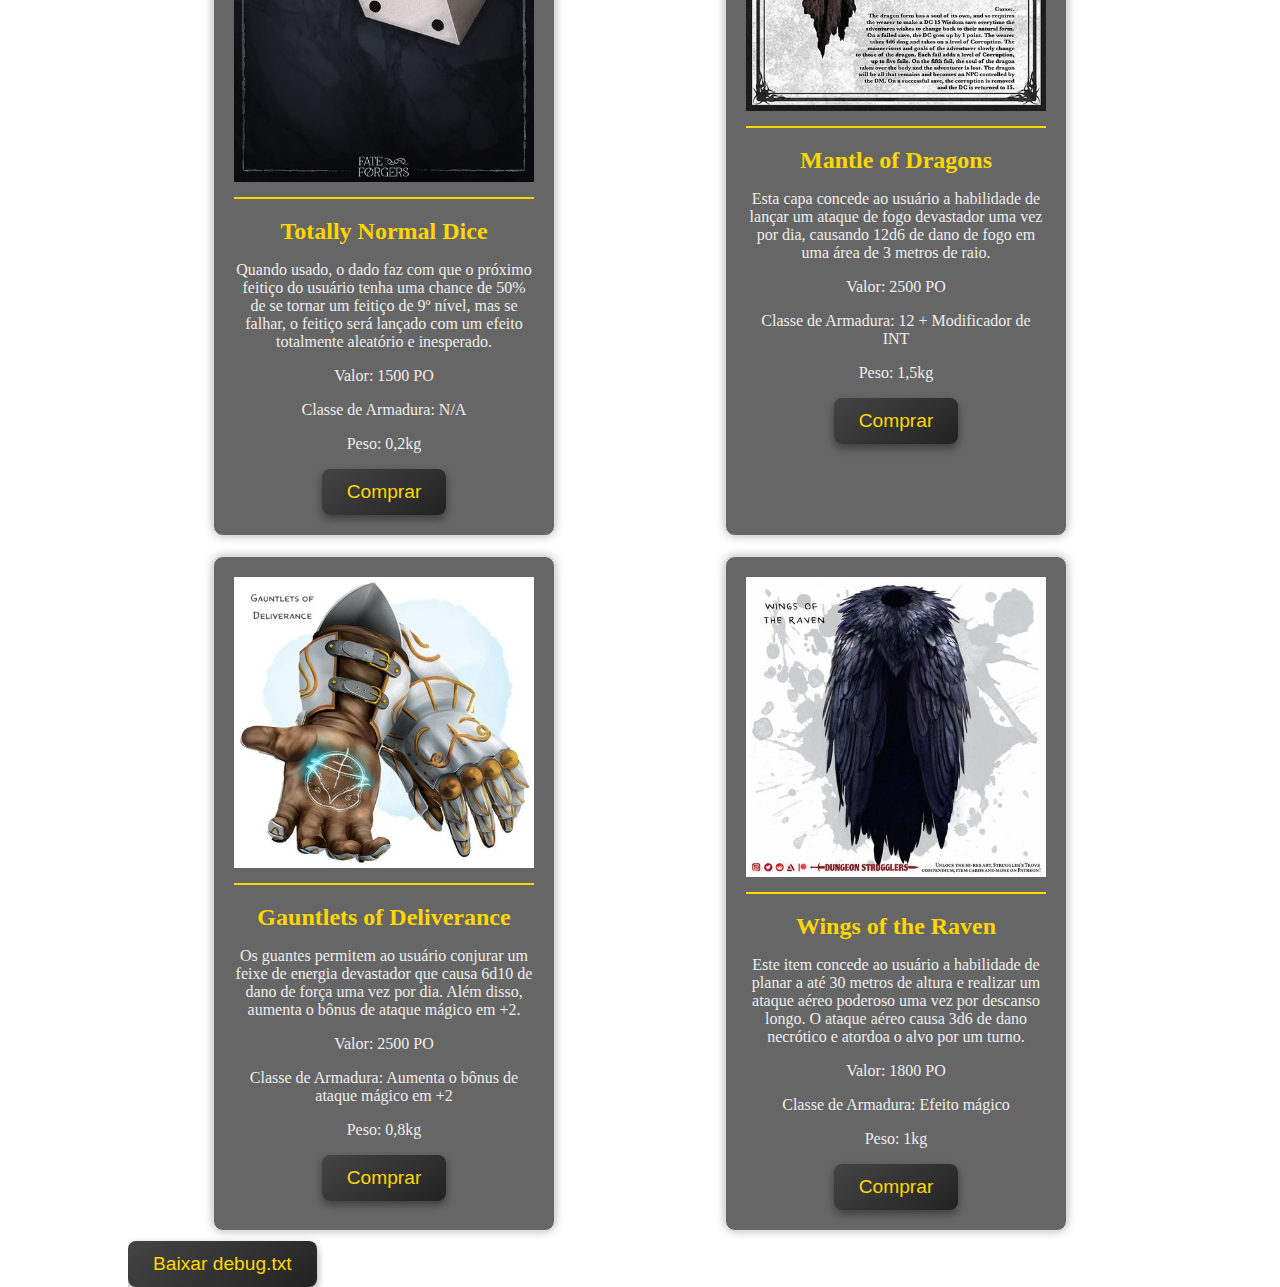
==== commit bc253fea: "Update index.html" ====
--- a/domi/index.html
+++ b/domi/index.html
@@ -75,6 +75,7 @@
         <div id="inventory-list" class="inventory-list">
             <!-- O inventário será inserido aqui pelo JavaScript -->
         </div>
+        <button onclick="downloadDebugFile()">Baixar debug.txt</button>
     </div>
     <script>
         // Função para atualizar a quantidade de PO
